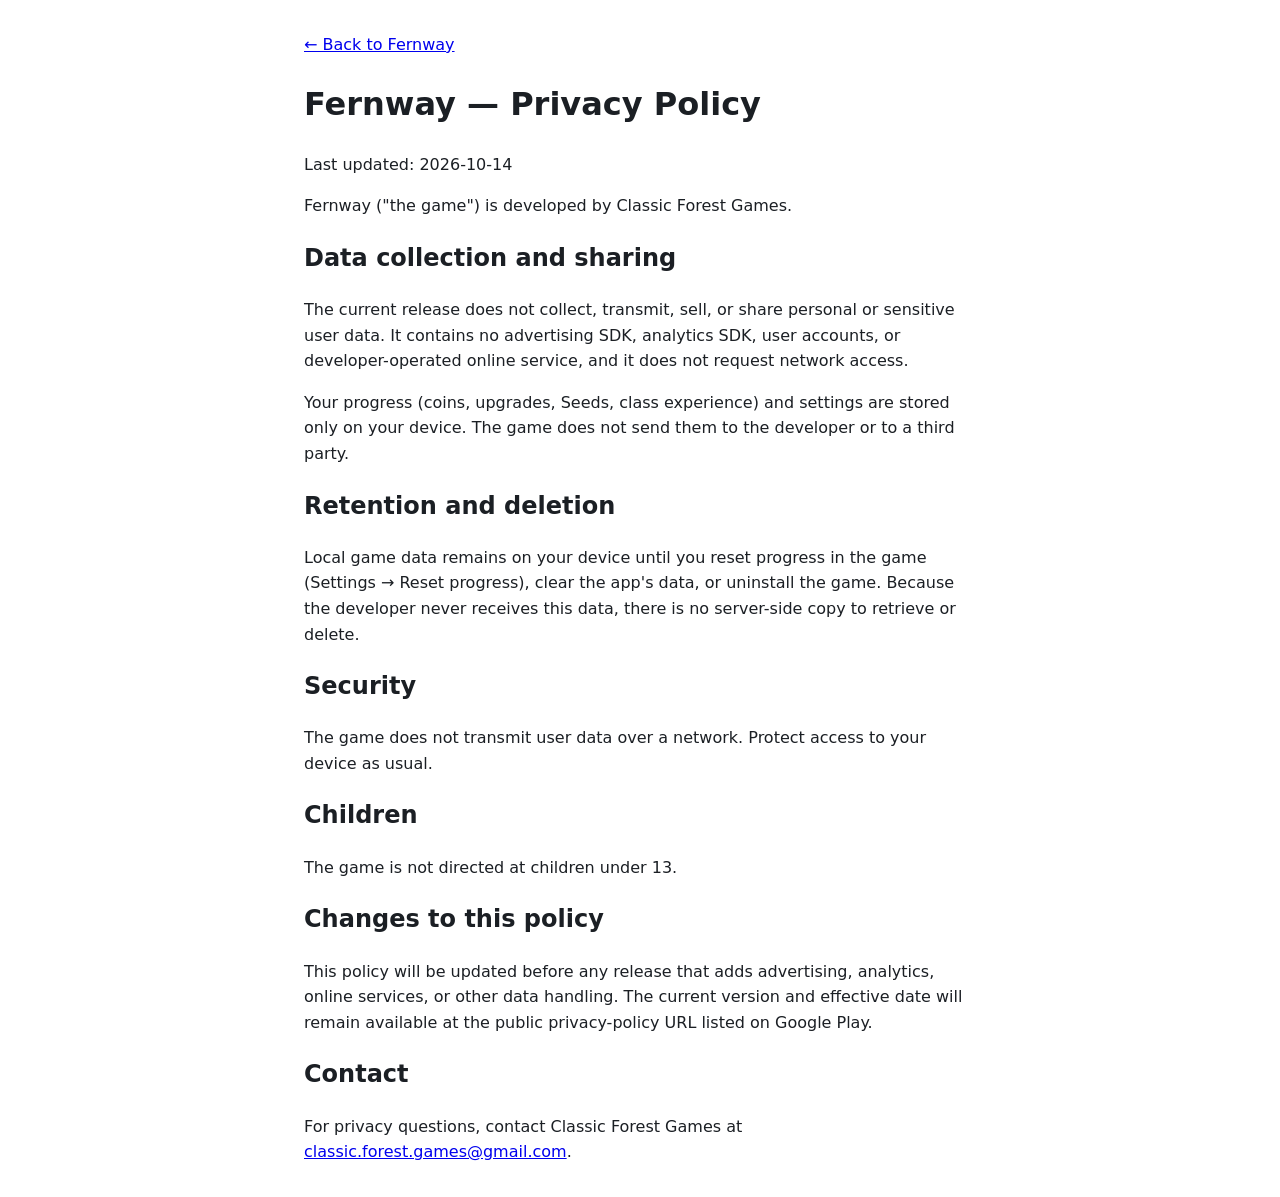
==== privacy/index.html @ 469e6cfd "Single-page website for Fernway: pixel forest background, screenshots, features, beta signup, privac" ====
<!doctype html>
<html lang="en"><head><meta charset="utf-8"><meta name="viewport" content="width=device-width,initial-scale=1">
<link rel="icon" type="image/png" sizes="32x32" href="../img/favicon-32.png">
<title>Fernway — Privacy Policy</title>
<style>body{font:16px/1.6 system-ui,sans-serif;max-width:42rem;margin:2rem auto;padding:0 16px;color:#1b1f24;background:#fff}
@media (prefers-color-scheme:dark){body{color:#e6e8eb;background:#11151a}a{color:#9ad86a}}</style></head>
<body>
<p><a href="../">← Back to Fernway</a></p>
<h1>Fernway — Privacy Policy</h1>
<p>Last updated: 2026-10-14</p>
<p>Fernway (&quot;the game&quot;) is developed by Classic Forest Games.</p>
<h2>Data collection and sharing</h2>
<p>The current release does not collect, transmit, sell, or share personal or sensitive user data. It contains no advertising SDK, analytics SDK, user accounts, or developer-operated online service, and it does not request network access.</p>
<p>Your progress (coins, upgrades, Seeds, class experience) and settings are stored only on your device. The game does not send them to the developer or to a third party.</p>
<h2>Retention and deletion</h2>
<p>Local game data remains on your device until you reset progress in the game (Settings → Reset progress), clear the app&#x27;s data, or uninstall the game. Because the developer never receives this data, there is no server-side copy to retrieve or delete.</p>
<h2>Security</h2>
<p>The game does not transmit user data over a network. Protect access to your device as usual.</p>
<h2>Children</h2>
<p>The game is not directed at children under 13.</p>
<h2>Changes to this policy</h2>
<p>This policy will be updated before any release that adds advertising, analytics, online services, or other data handling. The current version and effective date will remain available at the public privacy-policy URL listed on Google Play.</p>
<h2>Contact</h2>
<p>For privacy questions, contact Classic Forest Games at <a href="mailto:classic.forest.games@gmail.com">classic.forest.games@gmail.com</a>.</p>
</body></html>
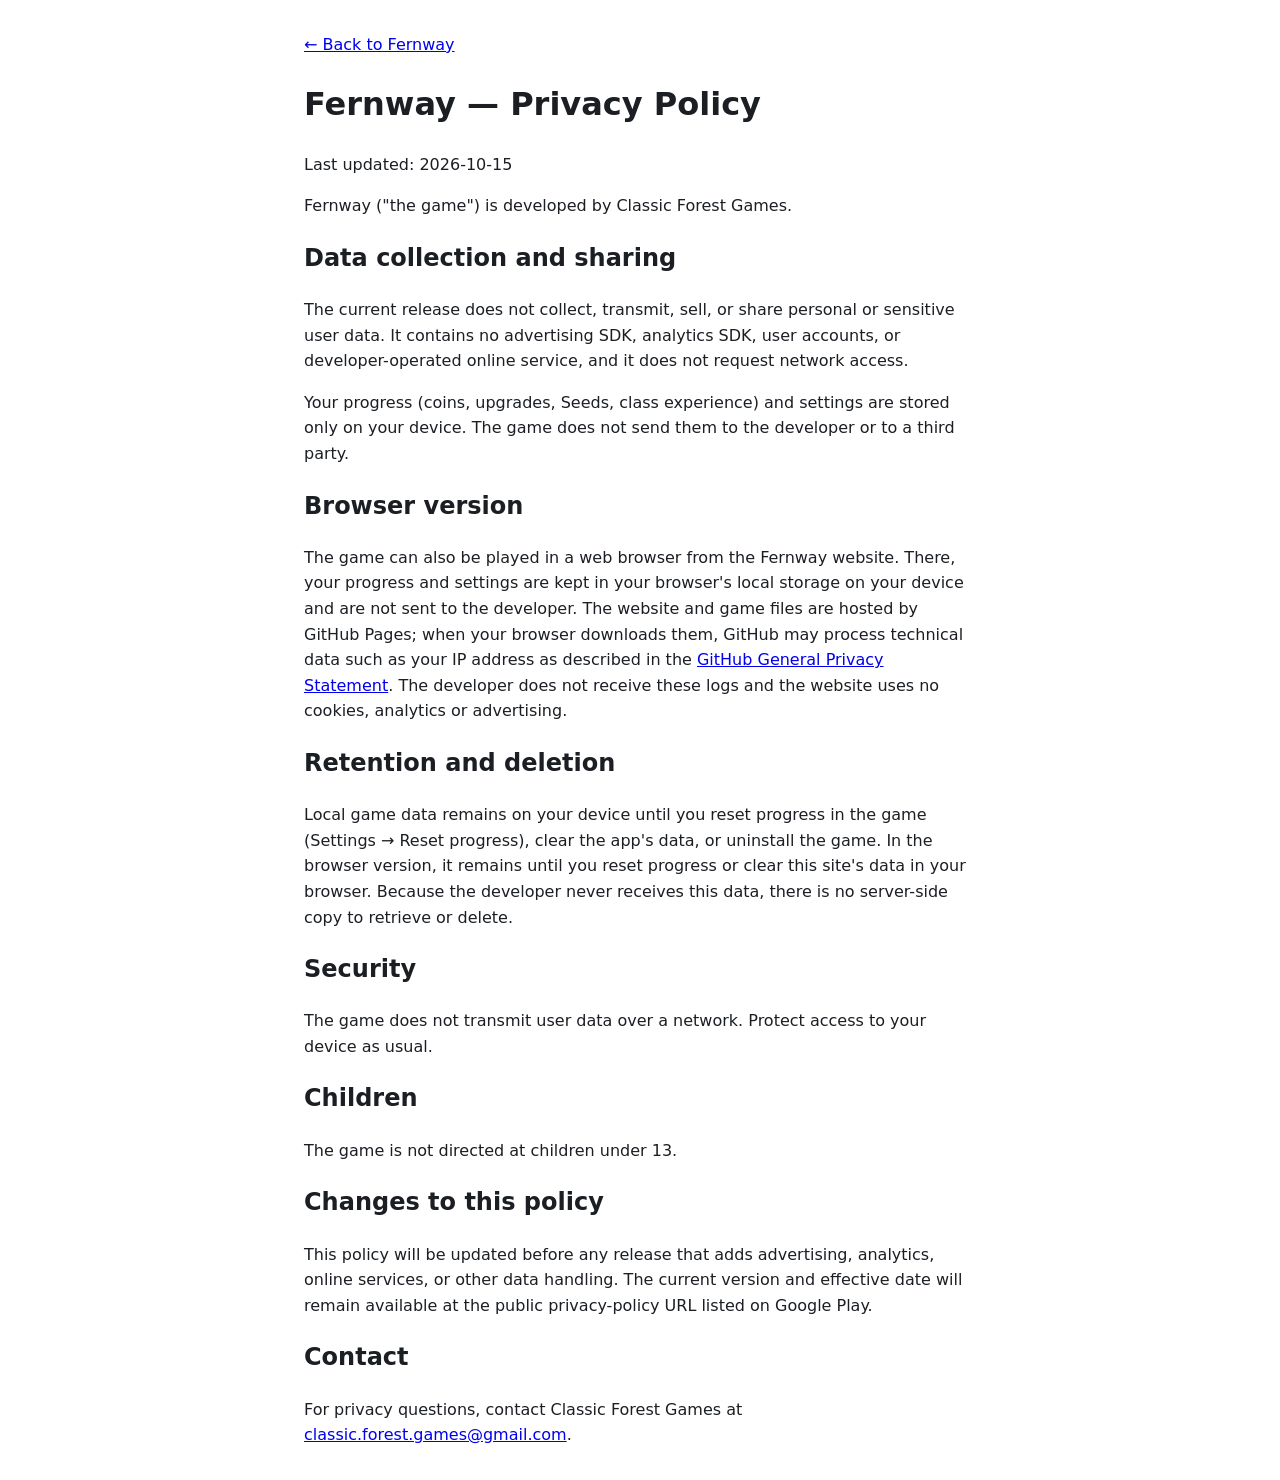
==== commit 0a6d4e5e: "Play in the browser: game build in play/, Play now section, privacy policy for the browser version C" ====
--- a/privacy/index.html
+++ b/privacy/index.html
@@ -7,13 +7,15 @@
 <body>
 <p><a href="../">← Back to Fernway</a></p>
 <h1>Fernway — Privacy Policy</h1>
-<p>Last updated: 2026-10-14</p>
+<p>Last updated: 2026-10-15</p>
 <p>Fernway (&quot;the game&quot;) is developed by Classic Forest Games.</p>
 <h2>Data collection and sharing</h2>
 <p>The current release does not collect, transmit, sell, or share personal or sensitive user data. It contains no advertising SDK, analytics SDK, user accounts, or developer-operated online service, and it does not request network access.</p>
 <p>Your progress (coins, upgrades, Seeds, class experience) and settings are stored only on your device. The game does not send them to the developer or to a third party.</p>
+<h2>Browser version</h2>
+<p>The game can also be played in a web browser from the Fernway website. There, your progress and settings are kept in your browser&#x27;s local storage on your device and are not sent to the developer. The website and game files are hosted by GitHub Pages; when your browser downloads them, GitHub may process technical data such as your IP address as described in the <a href="https://docs.github.com/en/site-policy/privacy-policies/github-general-privacy-statement">GitHub General Privacy Statement</a>. The developer does not receive these logs and the website uses no cookies, analytics or advertising.</p>
 <h2>Retention and deletion</h2>
-<p>Local game data remains on your device until you reset progress in the game (Settings → Reset progress), clear the app&#x27;s data, or uninstall the game. Because the developer never receives this data, there is no server-side copy to retrieve or delete.</p>
+<p>Local game data remains on your device until you reset progress in the game (Settings → Reset progress), clear the app&#x27;s data, or uninstall the game. In the browser version, it remains until you reset progress or clear this site&#x27;s data in your browser. Because the developer never receives this data, there is no server-side copy to retrieve or delete.</p>
 <h2>Security</h2>
 <p>The game does not transmit user data over a network. Protect access to your device as usual.</p>
 <h2>Children</h2>
